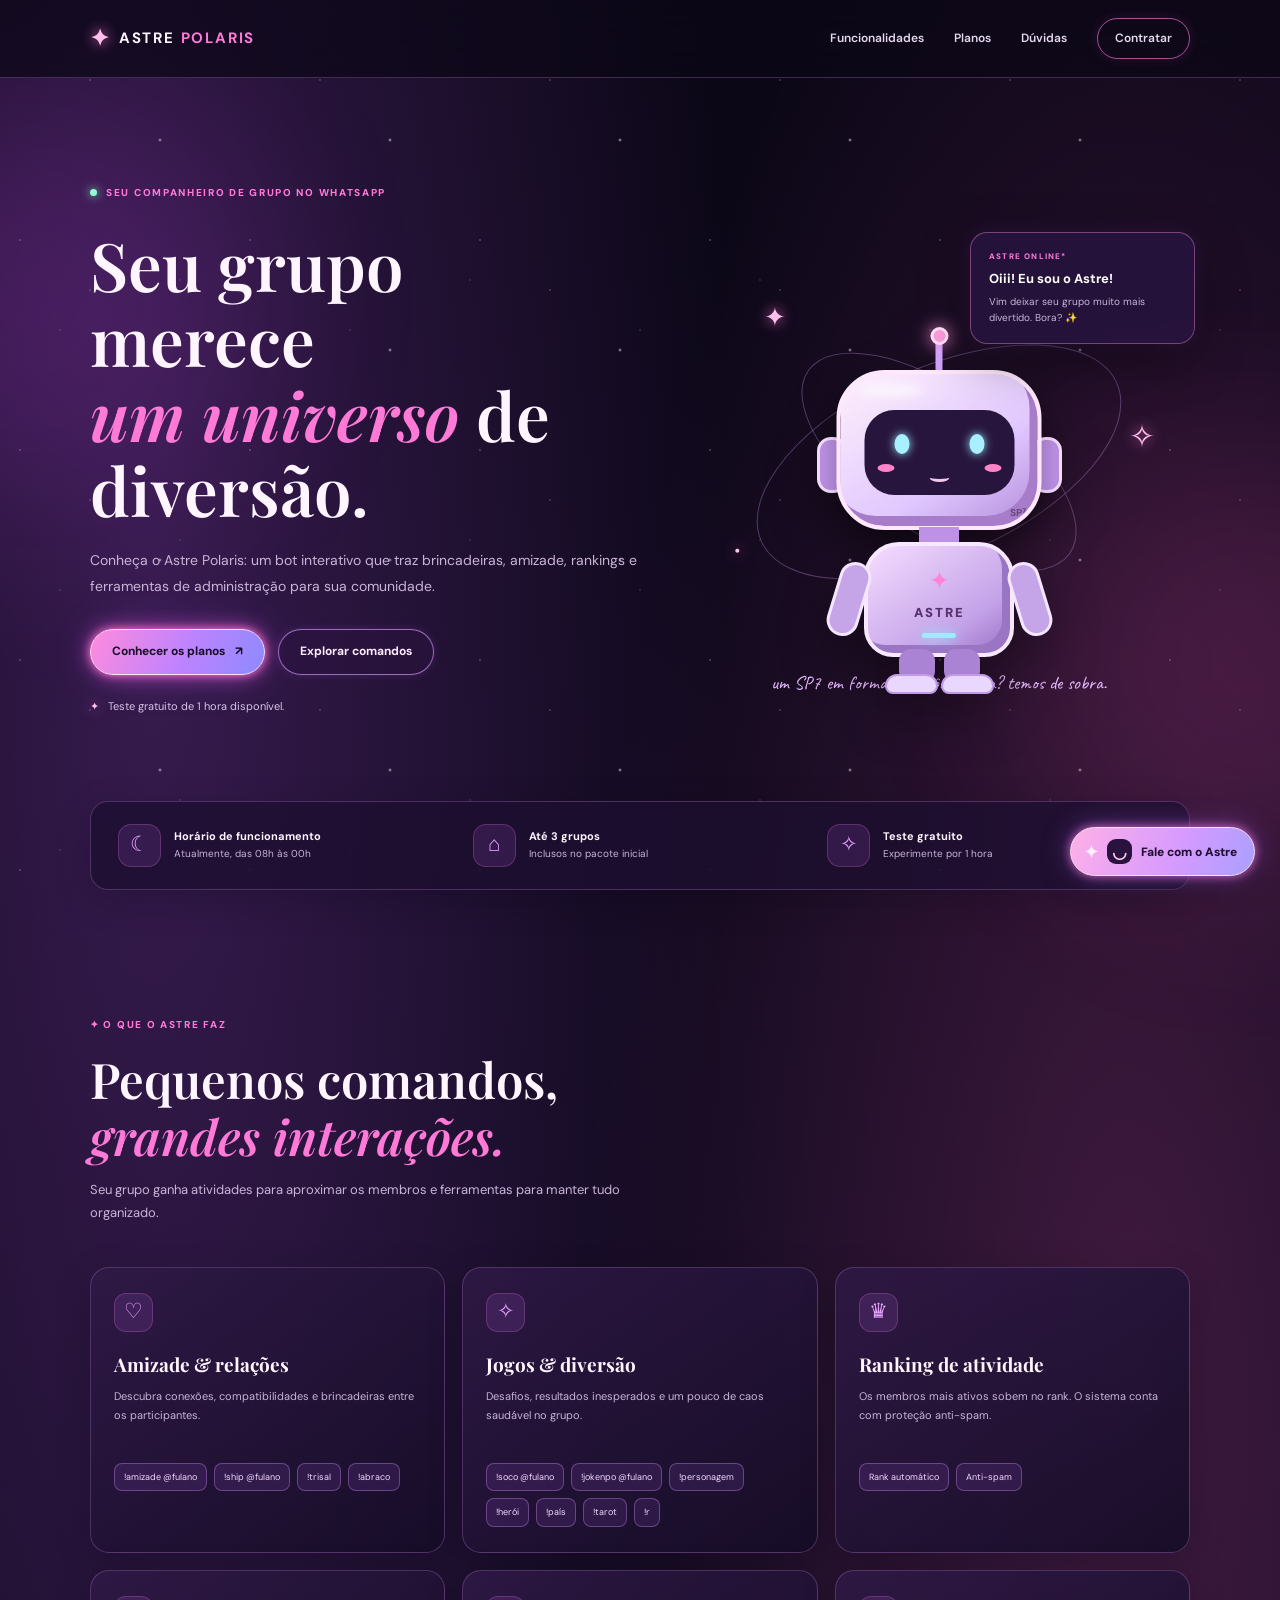
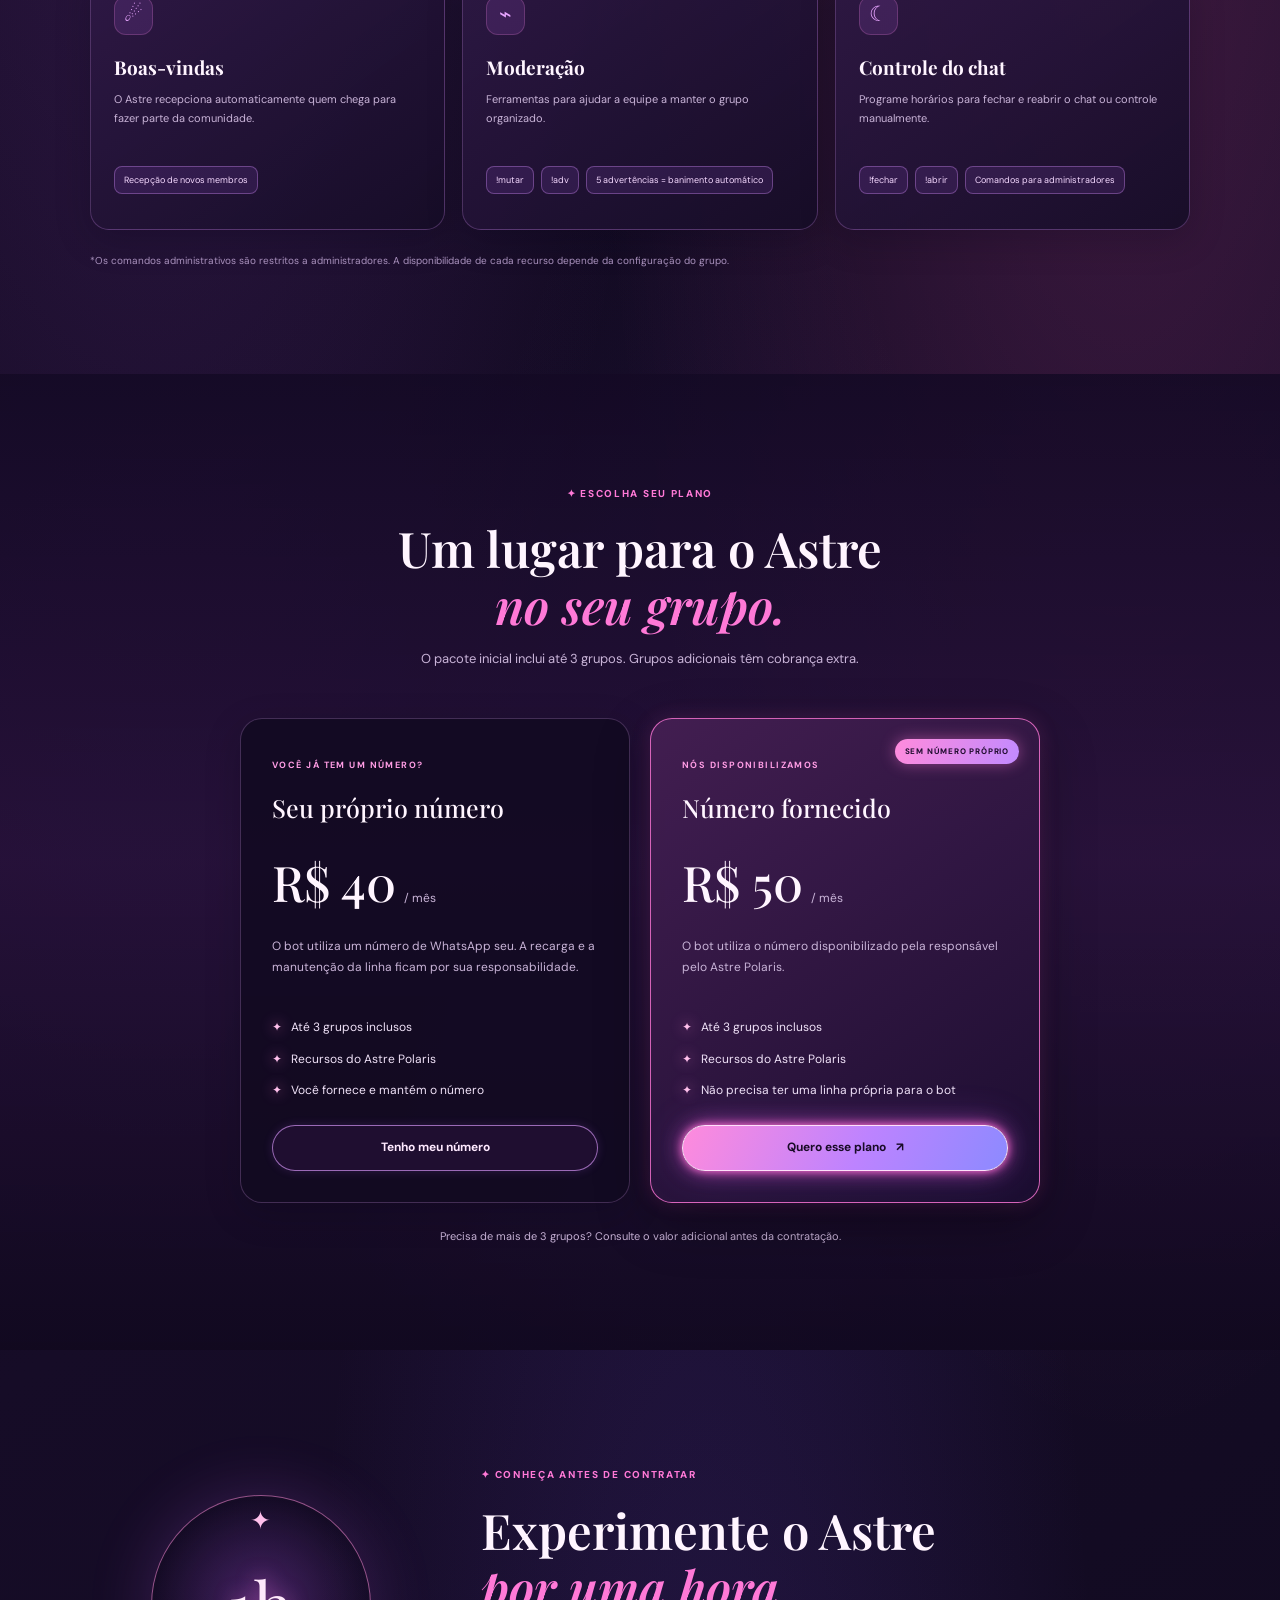
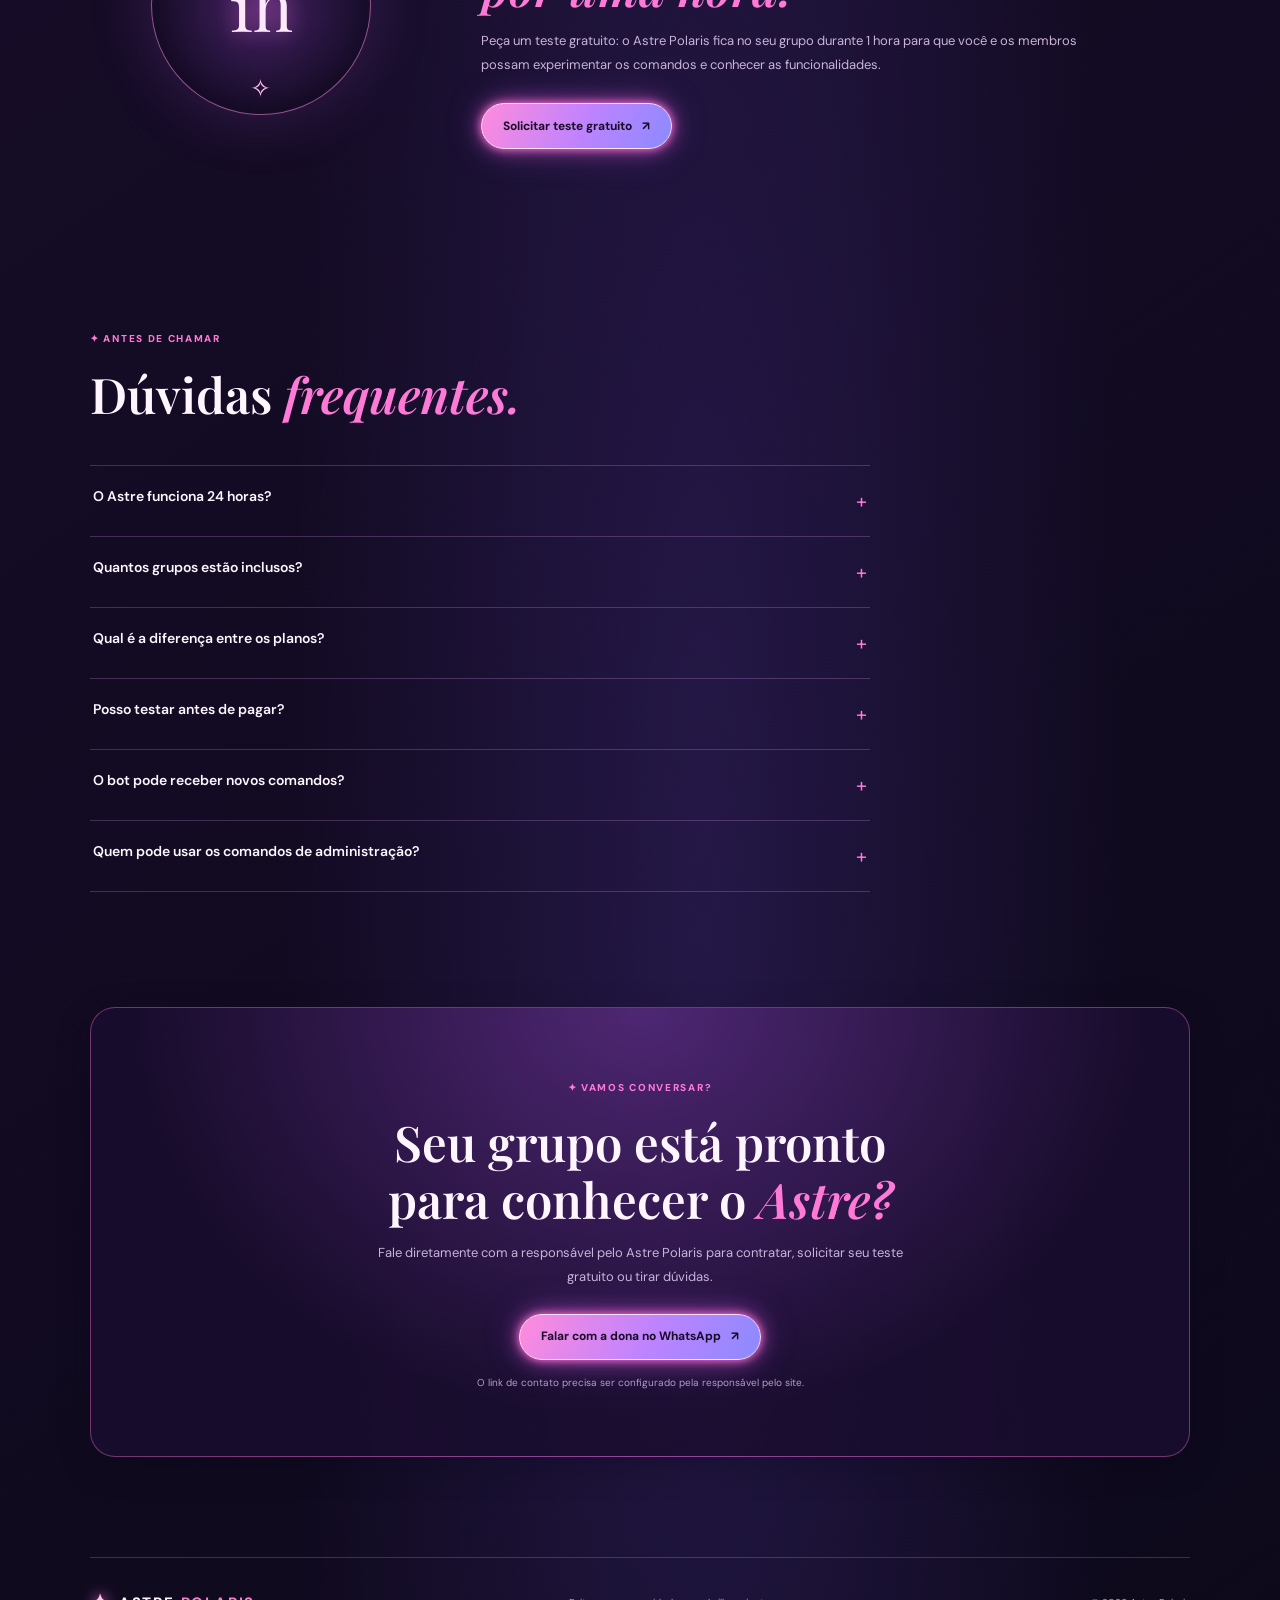
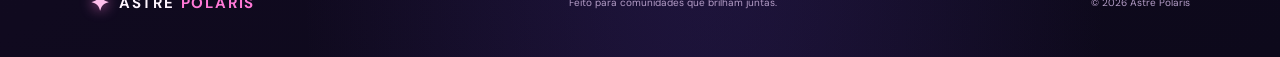
==== bot/index.html @ c8c2b034 "astre" ====
<!DOCTYPE html>
<html lang="pt-BR">
<head>
  <meta charset="UTF-8">
  <meta name="viewport" content="width=device-width, initial-scale=1.0">
  <meta name="theme-color" content="#160b29">
  <meta name="description" content="Conheça o Astre Polaris, bot interativo para grupos e comunidades do WhatsApp.">

  <title>Astre Polaris — Seu grupo, mais vivo</title>

  <link rel="preconnect" href="https://fonts.googleapis.com">
  <link rel="preconnect" href="https://fonts.gstatic.com" crossorigin>
  <link href="https://fonts.googleapis.com/css2?family=DM+Sans:wght@400;500;600;700&family=Playfair+Display:wght@500;600;700&family=Caveat:wght@600;700&display=swap" rel="stylesheet">

  <link rel="stylesheet" href="style.css">
  <script src="script.js" defer></script>
</head>

<body>
  <div class="sky-noise" aria-hidden="true"></div>
  <div class="stars stars-one" aria-hidden="true"></div>
  <div class="stars stars-two" aria-hidden="true"></div>
  <div class="nebula nebula-one" aria-hidden="true"></div>
  <div class="nebula nebula-two" aria-hidden="true"></div>
  <header class="site-header">

    <a class="brand" href="#inicio" aria-label="Astre Polaris, início">
      <span class="brand-mark">✦</span>
      <span>ASTRE <b>POLARIS</b></span>
    </a>

    <button class="menu-toggle" id="menuToggle" aria-label="Abrir menu" aria-expanded="false">
      ☰
    </button>

    <nav class="main-nav" id="mainNav">
      <a href="#recursos">Funcionalidades</a>
      <a href="#planos">Planos</a>
      <a href="#duvidas">Dúvidas</a>
      <a class="nav-cta" href="#contato">Contratar</a>
    </nav>

  </header>

  <main>
    <section class="hero section-wrap" id="inicio">

      <div class="hero-copy">

        <span class="eyebrow">
          <span class="status-dot"></span>
          SEU COMPANHEIRO DE GRUPO NO WHATSAPP
        </span>

        <h1>
          Seu grupo merece<br>
          <em>um universo</em> de diversão.
        </h1>

        <p class="hero-description">
          Conheça o Astre Polaris: um bot interativo que traz brincadeiras,
          amizade, rankings e ferramentas de administração para sua comunidade.
        </p>

        <div class="hero-actions">
          <a class="button button-primary" href="#planos">
            Conhecer os planos <span>↗</span>
          </a>

          <a class="button button-ghost" href="#recursos">
            Explorar comandos
          </a>
        </div>

        <div class="hero-note">
          <span>✦</span>
          Teste gratuito de 1 hora disponível.
        </div>

      </div>

      <!-- MASCOTE SP7 -->
      <div class="hero-mascot-area">

        <div class="orbit orbit-large"></div>
        <div class="orbit orbit-small"></div>

        <span class="floating-star star-a">✦</span>
        <span class="floating-star star-b">✧</span>
        <span class="floating-star star-c">·</span>

        <div class="speech-card">
          <span class="speech-label">ASTRE ONLINE*</span>
          <strong>Oiii! Eu sou o Astre!</strong>
          <p>Vim deixar seu grupo muito mais divertido. Bora? ✨</p>
        </div>

        <div class="sp7-robot" role="img" aria-label="Mascote robô inspirado no subtipo SP7">

          <div class="robot-antenna"><i></i></div>

          <div class="robot-ear ear-left"></div>
          <div class="robot-ear ear-right"></div>

          <div class="robot-head">

            <div class="robot-shine"></div>

            <div class="robot-face">
              <span class="robot-eye"></span>
              <span class="robot-eye"></span>

              <span class="robot-cheek cheek-left"></span>
              <span class="robot-cheek cheek-right"></span>

              <span class="robot-mouth"></span>
            </div>

            <div class="robot-head-label">SP⁷</div>

          </div>

          <div class="robot-neck"></div>

          <div class="robot-body">
            <span class="body-star">✦</span>
            <span class="body-name">ASTRE</span>
            <span class="body-light"></span>
          </div>

          <div class="robot-arm arm-left"></div>
          <div class="robot-arm arm-right"></div>

          <div class="robot-leg leg-left"></div>
          <div class="robot-leg leg-right"></div>

          <div class="robot-foot foot-left"></div>
          <div class="robot-foot foot-right"></div>

        </div>

        <div class="mascot-caption">
          um SP7 em forma de robô. energia? temos de sobra.
        </div>

      </div>

    </section>

    <!-- INFORMAÇÕES RÁPIDAS -->
    <section class="availability-strip section-wrap">

      <div>
        <span class="strip-icon">☾</span>
        <span>
          <b>Horário de funcionamento</b>
          <small>Atualmente, das 08h às 00h</small>
        </span>
      </div>

      <div>
        <span class="strip-icon">⌂</span>
        <span>
          <b>Até 3 grupos</b>
          <small>Inclusos no pacote inicial</small>
        </span>
      </div>

      <div>
        <span class="strip-icon">✧</span>
        <span>
          <b>Teste gratuito</b>
          <small>Experimente por 1 hora</small>
        </span>
      </div>

    </section>

    <!-- FUNCIONALIDADES -->
    <section class="content-section section-wrap" id="recursos">

      <div class="section-heading">

        <span class="eyebrow">✦ O QUE O ASTRE FAZ</span>

        <h2>
          Pequenos comandos,<br>
          <em>grandes interações.</em>
        </h2>

        <p>
          Seu grupo ganha atividades para aproximar os membros
          e ferramentas para manter tudo organizado.
        </p>

      </div>

      <div class="feature-grid">

        <article class="feature-card">
          <span class="feature-icon">♡</span>
          <h3>Amizade & relações</h3>
          <p>Descubra conexões, compatibilidades e brincadeiras entre os participantes.</p>

          <div class="command-list">
            <code>!amizade @fulano</code>
            <code>!ship @fulano</code>
            <code>!trisal</code>
            <code>!abraco</code>
          </div>
        </article>

        <article class="feature-card">
          <span class="feature-icon">✧</span>
          <h3>Jogos & diversão</h3>
          <p>Desafios, resultados inesperados e um pouco de caos saudável no grupo.</p>

          <div class="command-list">
            <code>!soco @fulano</code>
            <code>!jokenpo @fulano</code>
            <code>!personagem</code>
            <code>!herói</code>
            <code>!país</code>
            <code>!tarot</code>
            <code>!r</code>
          </div>
        </article>

        <article class="feature-card">
          <span class="feature-icon">♛</span>
          <h3>Ranking de atividade</h3>
          <p>Os membros mais ativos sobem no rank. O sistema conta com proteção anti-spam.</p>

          <div class="command-list">
            <span class="feature-tag">Rank automático</span>
            <span class="feature-tag">Anti-spam</span>
          </div>
        </article>

        <article class="feature-card">
          <span class="feature-icon">☄</span>
          <h3>Boas-vindas</h3>
          <p>O Astre recepciona automaticamente quem chega para fazer parte da comunidade.</p>

          <div class="command-list">
            <span class="feature-tag">Recepção de novos membros</span>
          </div>
        </article>

        <article class="feature-card">
          <span class="feature-icon">⌁</span>
          <h3>Moderação</h3>
          <p>Ferramentas para ajudar a equipe a manter o grupo organizado.</p>

          <div class="command-list">
            <code>!mutar</code>
            <code>!adv</code>
            <span class="feature-tag">5 advertências = banimento automático</span>
          </div>
        </article>

        <article class="feature-card">
          <span class="feature-icon">☾</span>
          <h3>Controle do chat</h3>
          <p>Programe horários para fechar e reabrir o chat ou controle manualmente.</p>

          <div class="command-list">
            <code>!fechar</code>
            <code>!abrir</code>
            <span class="feature-tag">Comandos para administradores</span>
          </div>
        </article>

      </div>

      <p class="section-footnote">
        *Os comandos administrativos são restritos a administradores.
        A disponibilidade de cada recurso depende da configuração do grupo.
      </p>

    </section>

    <!-- PLANOS -->
    <section class="plans-section" id="planos">

      <div class="section-wrap">

        <div class="section-heading centered">

          <span class="eyebrow">✦ ESCOLHA SEU PLANO</span>

          <h2>
            Um lugar para o Astre<br>
            <em>no seu grupo.</em>
          </h2>

          <p>
            O pacote inicial inclui até 3 grupos.
            Grupos adicionais têm cobrança extra.
          </p>

        </div>

        <div class="plans-grid">

          <article class="plan-card">

            <span class="plan-kicker">VOCÊ JÁ TEM UM NÚMERO?</span>

            <h3>Seu próprio número</h3>

            <div class="price">
              <strong>R$ 40</strong>
              <span>/ mês</span>
            </div>

            <p>
              O bot utiliza um número de WhatsApp seu.
              A recarga e a manutenção da linha ficam por sua responsabilidade.
            </p>

            <ul>
              <li>Até 3 grupos inclusos</li>
              <li>Recursos do Astre Polaris</li>
              <li>Você fornece e mantém o número</li>
            </ul>

            <a
              class="button button-outline contact-plan"
              href="#contato"
              data-plan="Plano com número próprio — R$ 40/mês"
            >
              Tenho meu número
            </a>

          </article>

          <article class="plan-card plan-featured">

            <span class="plan-badge">SEM NÚMERO PRÓPRIO</span>

            <span class="plan-kicker">NÓS DISPONIBILIZAMOS</span>

            <h3>Número fornecido</h3>

            <div class="price">
              <strong>R$ 50</strong>
              <span>/ mês</span>
            </div>

            <p>
              O bot utiliza o número disponibilizado
              pela responsável pelo Astre Polaris.
            </p>

            <ul>
              <li>Até 3 grupos inclusos</li>
              <li>Recursos do Astre Polaris</li>
              <li>Não precisa ter uma linha própria para o bot</li>
            </ul>

            <a
              class="button button-primary contact-plan"
              href="#contato"
              data-plan="Plano com número fornecido — R$ 50/mês"
            >
              Quero esse plano <span>↗</span>
            </a>

          </article>

        </div>

        <p class="plans-note">
          Precisa de mais de 3 grupos?
          Consulte o valor adicional antes da contratação.
        </p>

      </div>

    </section>

    <!-- TESTE GRATUITO -->
    <section class="trial-section section-wrap">

      <div class="trial-art">
        ✦<span>1h</span>✧
      </div>

      <div class="trial-copy">

        <span class="eyebrow">✦ CONHEÇA ANTES DE CONTRATAR</span>

        <h2>
          Experimente o Astre<br>
          <em>por uma hora.</em>
        </h2>

        <p>
          Peça um teste gratuito: o Astre Polaris fica no seu grupo
          durante 1 hora para que você e os membros possam experimentar
          os comandos e conhecer as funcionalidades.
        </p>

        <a class="button button-primary" href="#contato">
          Solicitar teste gratuito <span>↗</span>
        </a>

      </div>

    </section>

    <!-- DÚVIDAS FREQUENTES -->
    <section class="faq-section section-wrap" id="duvidas">

      <div class="section-heading">

        <span class="eyebrow">✦ ANTES DE CHAMAR</span>

        <h2>
          Dúvidas <em>frequentes.</em>
        </h2>

      </div>

      <div class="faq-list">

        <details>
          <summary>O Astre funciona 24 horas?</summary>
          <p>
            Atualmente, o horário de funcionamento é das 08h à meia-noite.
            O serviço ainda não fica disponível 24 horas por dia.
          </p>
        </details>

        <details>
          <summary>Quantos grupos estão inclusos?</summary>
          <p>
            O pacote inicial inclui até 3 grupos.
            Para adicionar mais grupos, consulte a cobrança adicional.
          </p>
        </details>

        <details>
          <summary>Qual é a diferença entre os planos?</summary>
          <p>
            No plano de R$ 40 por mês, você utiliza seu próprio número
            e fica responsável pela recarga. No plano de R$ 50 por mês,
            o bot utiliza o número disponibilizado pela responsável
            pelo Astre Polaris.
          </p>
        </details>

        <details>
          <summary>Posso testar antes de pagar?</summary>
          <p>
            Sim! Você pode solicitar um teste gratuito de 1 hora
            para conhecer o funcionamento do bot no seu grupo.
          </p>
        </details>

        <details>
          <summary>O bot pode receber novos comandos?</summary>
          <p>
            O Astre Polaris pode receber atualizações, correções,
            melhorias e novos recursos. Consulte a responsável
            sobre personalizações e novidades.
          </p>
        </details>

        <details>
          <summary>Quem pode usar os comandos de administração?</summary>
          <p>
            Os comandos de fechar e abrir o chat, além das ferramentas
            administrativas, são destinados aos administradores do grupo.
          </p>
        </details>

      </div>

    </section>

    <!-- CONTATO -->
    <section class="contact-section section-wrap" id="contato">

      <div class="contact-panel">

        <span class="eyebrow">✦ VAMOS CONVERSAR?</span>

        <h2>
          Seu grupo está pronto<br>
          para conhecer o <em>Astre?</em>
        </h2>

        <p>
          Fale diretamente com a responsável pelo Astre Polaris
          para contratar, solicitar seu teste gratuito ou tirar dúvidas.
        </p>

        <a
          class="button button-primary"
          id="ownerContact"
          href="#"
          target="_blank"
          rel="noopener"
        >
          Falar com a dona no WhatsApp <span>↗</span>
        </a>

        <small>
          O link de contato precisa ser configurado pela responsável pelo site.
        </small>

      </div>

    </section>

  </main>
  <footer class="site-footer">

    <a class="brand" href="#inicio">
      <span class="brand-mark">✦</span>
      <span>ASTRE <b>POLARIS</b></span>
    </a>

    <p>Feito para comunidades que brilham juntas.</p>

    <span>© <span id="year"></span> Astre Polaris</span>

  </footer>
  <button
    class="chat-launcher"
    id="chatLauncher"
    aria-label="Conversar com Astre"
    aria-expanded="false"
  >
    <span class="launcher-spark">✦</span>
    <span class="launcher-face">◡</span>
    <span class="launcher-text">Fale com o Astre</span>
  </button>

  <!-- JANELA DO CHAT -->
  <section
    class="chat-widget"
    id="chatWidget"
    aria-label="Conversa com Astre"
    aria-hidden="true"
  >

    <div class="chat-header">

      <div class="chat-avatar">✦</div>

      <div>
        <strong>Astre Polaris</strong>
        <small>
          <span class="status-dot"></span>
          Assistente virtual
        </small>
      </div>

      <button id="chatClose" aria-label="Fechar conversa">
        ×
      </button>

    </div>

    <div class="chat-messages" id="chatMessages" aria-live="polite">

      <div class="chat-bubble bot-message">
        Oiii! ✨ Eu sou o Astre, o robozinho SP7 do Astre Polaris!
        Quer saber sobre os comandos, os planos ou pedir um teste?
      </div>

      <div class="quick-questions">

        <button data-question="Quais são os planos e preços?">
          💰 Planos e preços
        </button>

        <button data-question="Quais comandos o bot tem?">
          🤖 Ver comandos
        </button>

        <button data-question="Como funciona o teste gratuito?">
          🧪 Teste gratuito
        </button>

        <button data-question="Qual é o horário de funcionamento?">
          🕒 Horários
        </button>

        <button data-question="Quero falar com a dona.">
          💬 Falar com a dona
        </button>

      </div>

    </div>

    <form class="chat-input-area" id="chatForm">

      <input
        id="chatInput"
        type="text"
        placeholder="Pergunte algo ao Astre..."
        autocomplete="off"
        aria-label="Digite sua pergunta"
      >

      <button type="submit" aria-label="Enviar mensagem">
        ➤
      </button>

    </form>

    <div class="chat-disclaimer">
      Astre é um assistente automático.
      Para contratar, fale com a responsável.
    </div>

  </section>

</body>
</html>
---- bot/style.css ----
/* =========================================
   ASTRE POLARIS — CSS COMPLETO
   GALÁXIA ROSA E ROXA
========================================= */

* {
  margin: 0;
  padding: 0;
  box-sizing: border-box;
}

:root {
  --bg: #10091f;
  --panel: #24143b;
  --pink: #ff79d7;
  --purple: #b58aff;
  --ice: #fff0ff;
  --white: #fff5ff;
  --muted: #c9b4d8;
  --line: rgba(230,164,255,.23);
  --display: "Playfair Display", Georgia, serif;
  --body: "DM Sans", Arial, sans-serif;
}

html {
  scroll-behavior: smooth;
  scroll-padding-top: 90px;
}

body {
  min-height: 100vh;
  overflow-x: hidden;
  isolation: isolate;
  position: relative;
  color: var(--white);
  font-family: var(--body);
  line-height: 1.6;
  background:
    radial-gradient(ellipse at 12% 12%,rgba(166,78,220,.28),transparent 36%),
    radial-gradient(ellipse at 88% 28%,rgba(255,91,190,.19),transparent 34%),
    radial-gradient(ellipse at 55% 85%,rgba(106,71,210,.22),transparent 42%),
    linear-gradient(145deg,#090613,#160c27 52%,#0d091b);
}

a {
  color: inherit;
  text-decoration: none;
}

button, input {
  font-family: var(--body);
}

button {
  cursor: pointer;
}

::selection {
  background: var(--pink);
  color: #190b27;
}

/* FUNDO */

.sky-noise,
.stars,
.nebula {
  position: fixed;
  inset: 0;
  pointer-events: none;
  z-index: -1;
}

.sky-noise {
  opacity: .08;
}

.stars {
  background-repeat: repeat;
}

.stars-one {
  opacity: .65;
  background-size: 230px 210px;
  background-image:
    radial-gradient(1px 1px at 20px 30px,#fff,transparent),
    radial-gradient(1px 1px at 90px 80px,#f4baff,transparent),
    radial-gradient(2px 2px at 160px 140px,#fff,transparent);
}

.stars-two {
  opacity: .42;
  background-size: 290px 260px;
  background-image:
    radial-gradient(1px 1px at 60px 70px,#ffd5f5,transparent),
    radial-gradient(1px 1px at 180px 20px,#dcbaff,transparent);
}

.nebula {
  inset: auto;
  width: 420px;
  height: 420px;
  border-radius: 50%;
  filter: blur(100px);
}

.nebula-one {
  top: 10%;
  left: -180px;
  background: #d34bff;
  opacity: .17;
}

.nebula-two {
  top: 50%;
  right: -180px;
  background: #ff55bd;
  opacity: .15;
}

/* ESTRELAS VOADORAS */

.flying-stars {
  position: fixed;
  inset: 0;
  overflow: hidden;
  pointer-events: none;
  z-index: 1;
}

.flying-star {
  position: absolute;
  color: #ffd7f4;
  text-shadow: 0 0 7px #ff8bdc,0 0 17px #c58aff;
  animation: star-drift linear infinite;
  opacity: 0;
}

@keyframes star-drift {
  0% {
    transform: translate3d(0,110vh,0) rotate(0) scale(.55);
    opacity: 0;
  }
  10% { opacity: .9; }
  85% { opacity: .75; }
  100% {
    transform: translate3d(70px,-15vh,0) rotate(260deg) scale(1.2);
    opacity: 0;
  }
}

/* ESTRUTURA */

.site-header,
main,
.site-footer {
  position: relative;
  z-index: 2;
}

.section-wrap {
  width: min(1100px,calc(100% - 48px));
  margin-inline: auto;
}

/* CABEÇALHO */

.site-header {
  min-height: 78px;
  padding: 0 max(24px,calc((100vw - 1100px)/2));
  display: flex;
  align-items: center;
  justify-content: space-between;
  gap: 24px;
  border-bottom: 1px solid var(--line);
  background: rgba(12,7,23,.72);
  backdrop-filter: blur(18px);
}

.brand {
  display: inline-flex;
  align-items: center;
  gap: 8px;
  color: var(--white);
  font-size: 15px;
  font-weight: 700;
  letter-spacing: .12em;
  white-space: nowrap;
}

.brand b,
.eyebrow,
h1 em,
h2 em,
.speech-label {
  color: var(--pink);
}

.brand-mark {
  color: #ffc0ec;
  font-size: 23px;
  text-shadow: 0 0 14px var(--pink);
}

.main-nav {
  display: flex;
  align-items: center;
  gap: 30px;
}

.main-nav a {
  color: #e7d8f2;
  font-size: 12px;
  font-weight: 600;
  transition: .2s;
}

.main-nav a:hover {
  color: #ffd5f5;
  text-shadow: 0 0 12px var(--pink);
}

.main-nav .nav-cta {
  padding: 10px 17px;
  border: 1px solid rgba(255,119,215,.65);
  border-radius: 30px;
  box-shadow: 0 0 13px rgba(255,89,201,.12);
}

.menu-toggle {
  display: none;
  width: 40px;
  height: 40px;
  border: 1px solid var(--line);
  border-radius: 11px;
  background: var(--panel);
  color: white;
  font-size: 20px;
}

/* BOTÕES */

.button {
  min-height: 46px;
  display: inline-flex;
  align-items: center;
  justify-content: center;
  gap: 10px;
  padding: 12px 21px;
  border: 1px solid transparent;
  border-radius: 30px;
  font-size: 12px;
  font-weight: 700;
  position: relative;
  transition: .22s;
}

.button:hover {
  transform: translateY(-3px);
}

.button-primary {
  background: linear-gradient(115deg,#ff8bdc,#bd83ff 55%,#8c8aff);
  color: #190b27;
  border-color: #ffe0fa;
  box-shadow: 0 0 8px #ff72d7,0 0 20px rgba(255,85,205,.58),0 0 38px rgba(165,103,255,.3);
}

.button-primary:hover {
  box-shadow: 0 0 12px #ff8bdc,0 0 30px rgba(255,85,205,.8),0 0 52px rgba(165,103,255,.5);
}

.button-ghost,
.button-outline {
  border-color: rgba(223,157,255,.65);
  color: #ffeaff;
  background: rgba(42,19,62,.55);
  box-shadow: 0 0 10px rgba(177,101,255,.17);
}

.button-ghost:hover,
.button-outline:hover {
  border-color: #ff9de5;
  box-shadow: 0 0 9px #ff77d7,0 0 24px rgba(174,104,255,.55);
}

/* HERO */

.hero {
  min-height: 650px;
  padding-top: 100px;
  padding-bottom: 85px;
  display: grid;
  grid-template-columns: 1.05fr .95fr;
  align-items: center;
  gap: 45px;
}

.hero-copy {
  position: relative;
  z-index: 2;
}

.eyebrow {
  display: inline-flex;
  align-items: center;
  gap: 9px;
  font-size: 10px;
  font-weight: 800;
  letter-spacing: .17em;
}

.status-dot {
  width: 7px;
  height: 7px;
  display: inline-block;
  border-radius: 50%;
  background: #8fffd1;
  box-shadow: 0 0 10px #8fffd1;
}

.hero h1 {
  max-width: 650px;
  margin: 23px 0 20px;
  color: var(--white);
  font-family: var(--display);
  font-size: clamp(43px,5.3vw,67px);
  font-weight: 600;
  line-height: 1.12;
}

h1 em,
h2 em {
  font-weight: 600;
}

.hero-description {
  max-width: 560px;
  color: var(--muted);
  font-size: 14px;
  line-height: 1.9;
}

.hero-actions {
  display: flex;
  align-items: center;
  flex-wrap: wrap;
  gap: 13px;
  margin-top: 29px;
}

.hero-note {
  display: flex;
  align-items: center;
  gap: 9px;
  margin-top: 23px;
  color: #d9c6e8;
  font-size: 11px;
}

.hero-note span,
.floating-star,
.plan-card li::before {
  color: #ffc0ec;
  text-shadow: 0 0 14px var(--pink);
}

/* MASCOTE */

.hero-mascot-area {
  height: 500px;
  position: relative;
  display: flex;
  align-items: flex-end;
  justify-content: center;
  isolation: isolate;
}

.orbit {
  position: absolute;
  left: 50%;
  top: 53%;
  border: 1px solid rgba(222,167,255,.32);
  border-radius: 50%;
  transform: translate(-50%,-50%) rotate(-24deg);
}

.orbit-large {
  width: 390px;
  height: 190px;
}

.orbit-small {
  width: 320px;
  height: 145px;
  transform: translate(-50%,-50%) rotate(35deg);
}

.floating-star {
  position: absolute;
  z-index: 3;
  animation: twinkle 2.8s ease-in-out infinite;
}

.star-a { top: 20%; left: 15%; font-size: 26px; }
.star-b { top: 43%; right: 7%; font-size: 31px; animation-delay: .8s; }
.star-c { top: 65%; left: 9%; font-size: 35px; animation-delay: 1.4s; }

@keyframes twinkle {
  0%,100% { opacity: .45; transform: scale(.8); }
  50% { opacity: 1; transform: scale(1.15) rotate(18deg); }
}

.speech-card {
  position: absolute;
  z-index: 5;
  top: 35px;
  right: -5px;
  width: 225px;
  padding: 17px 18px;
  border: 1px solid rgba(255,151,224,.38);
  border-radius: 17px;
  background: rgba(39,20,60,.94);
  box-shadow: 0 15px 50px #0006,0 0 22px rgba(177,93,255,.12);
}

.speech-label {
  display: block;
  margin-bottom: 6px;
  font-size: 8px;
  font-weight: 800;
  letter-spacing: .15em;
}

.speech-card strong {
  display: block;
  color: white;
  font-size: 13px;
}

.speech-card p {
  margin-top: 5px;
  color: var(--muted);
  font-size: 10px;
}

/* ROBÔ SP7 */

.sp7-robot {
  width: 245px;
  height: 360px;
  position: relative;
  z-index: 4;
  filter: drop-shadow(0 22px 25px #0005);
  animation: robot-float 4.5s ease-in-out infinite;
}

@keyframes robot-float {
  0%,100% { transform: translateY(0); }
  50% { transform: translateY(-13px); }
}

.robot-antenna {
  position: absolute;
  top: 0;
  left: 50%;
  width: 7px;
  height: 39px;
  border-radius: 8px;
  background: #d4a6ff;
  transform: translateX(-50%);
}

.robot-antenna i {
  position: absolute;
  top: -10px;
  left: 50%;
  width: 18px;
  height: 18px;
  border: 3px solid #ffe2f6;
  border-radius: 50%;
  background: #ff9cde;
  box-shadow: 0 0 18px #ff8bdc;
  transform: translateX(-50%);
}

.robot-ear {
  position: absolute;
  top: 100px;
  width: 30px;
  height: 56px;
  border: 3px solid #f5dfff;
  border-radius: 14px;
  background: #bd91e5;
}

.ear-left { left: 0; }
.ear-right { right: 0; }

.robot-head {
  position: absolute;
  top: 33px;
  left: 50%;
  width: 205px;
  height: 160px;
  overflow: hidden;
  border: 4px solid #ffe8fb;
  border-radius: 48px;
  background: linear-gradient(145deg,#fff0fb,#e0c7ff 62%,#b18ad9);
  box-shadow: inset -8px -10px 0 #a77cc9,0 12px 25px #0004;
  transform: translateX(-50%);
}

.robot-shine {
  position: absolute;
  top: 10px;
  left: 19px;
  width: 65px;
  height: 13px;
  border-radius: 50%;
  background: #ffffff99;
  filter: blur(5px);
}

.robot-face {
  position: absolute;
  top: 36px;
  left: 50%;
  width: 150px;
  height: 85px;
  border-radius: 30px;
  background: #28153d;
  transform: translateX(-50%);
}

.robot-eye {
  position: absolute;
  top: 24px;
  left: 30px;
  width: 15px;
  height: 20px;
  border-radius: 50%;
  background: #a8f0ff;
  box-shadow: 0 0 10px #91e8ff;
}

.robot-eye:nth-child(2) {
  left: auto;
  right: 30px;
}

.robot-cheek {
  position: absolute;
  top: 54px;
  width: 17px;
  height: 8px;
  border-radius: 50%;
  background: #ff83c9;
}

.cheek-left { left: 13px; }
.cheek-right { right: 13px; }

.robot-mouth {
  position: absolute;
  left: 50%;
  bottom: 13px;
  width: 20px;
  height: 9px;
  border-bottom: 3px solid #f5c4eb;
  border-radius: 0 0 50% 50%;
  transform: translateX(-50%);
}

.robot-head-label {
  position: absolute;
  right: 12px;
  bottom: 5px;
  color: #68467e;
  font-size: 10px;
  font-weight: 800;
}

.robot-neck {
  position: absolute;
  top: 190px;
  left: 50%;
  width: 40px;
  height: 23px;
  background: #bd91e5;
  transform: translateX(-50%);
}

.robot-body {
  position: absolute;
  top: 205px;
  left: 50%;
  width: 150px;
  height: 115px;
  display: flex;
  flex-direction: column;
  align-items: center;
  justify-content: center;
  gap: 2px;
  border: 4px solid #f7e8ff;
  border-radius: 35px 35px 29px 29px;
  background: linear-gradient(145deg,#f5ddff,#c4a2e8 70%,#9870c6);
  box-shadow: inset -8px -8px 0 #9a75c4;
  transform: translateX(-50%);
}

.body-star { color: #ff83d6; font-size: 25px; }
.body-name { color: #56336e; font-size: 13px; font-weight: 900; letter-spacing: .16em; }
.body-light { width: 34px; height: 5px; margin-top: 7px; border-radius: 9px; background: #9cecff; box-shadow: 0 0 12px #91e8ff; }

.robot-arm {
  position: absolute;
  top: 224px;
  width: 32px;
  height: 76px;
  border: 3px solid #f5e6ff;
  border-radius: 18px;
  background: #c6a4e8;
}

.arm-left { left: 16px; transform: rotate(17deg); }
.arm-right { right: 16px; transform: rotate(-17deg); }

.robot-leg {
  position: absolute;
  top: 312px;
  width: 36px;
  height: 34px;
  border-radius: 12px;
  background: #aa83d5;
}

.leg-left { left: 82px; }
.leg-right { right: 82px; }

.robot-foot {
  position: absolute;
  top: 337px;
  width: 53px;
  height: 20px;
  border: 2px solid #c09ae6;
  border-radius: 15px 15px 10px 10px;
  background: #ead7ff;
}

.foot-left { left: 68px; }
.foot-right { right: 68px; }

.mascot-caption {
  position: absolute;
  bottom: -2px;
  left: 0;
  right: 0;
  color: #e6baff;
  text-align: center;
  font-family: "Caveat",cursive;
  font-size: 19px;
}

/* INFORMAÇÕES */

.availability-strip {
  display: grid;
  grid-template-columns: repeat(3,1fr);
  gap: 20px;
  padding: 22px 27px;
  border: 1px solid var(--line);
  border-radius: 18px;
  background: rgba(29,15,48,.78);
  box-shadow: 0 10px 36px #05001233;
}

.availability-strip > div {
  display: flex;
  align-items: center;
  gap: 13px;
}

.strip-icon {
  width: 43px;
  height: 43px;
  flex: 0 0 auto;
  display: grid;
  place-items: center;
  border: 1px solid rgba(255,137,221,.22);
  border-radius: 13px;
  background: rgba(202,111,255,.13);
  color: #e7a5ff;
  font-size: 21px;
}

.availability-strip b,
.availability-strip small {
  display: block;
}

.availability-strip b { font-size: 11px; }
.availability-strip small { color: var(--muted); font-size: 10px; }

/* FUNCIONALIDADES */

.content-section {
  padding-top: 120px;
  padding-bottom: 105px;
}

.section-heading {
  max-width: 650px;
  margin-bottom: 42px;
}

.section-heading h2,
.trial-copy h2,
.contact-panel h2 {
  margin: 16px 0 13px;
  color: var(--white);
  font-family: var(--display);
  font-size: clamp(34px,4vw,49px);
  font-weight: 600;
  line-height: 1.16;
}

.section-heading > p {
  max-width: 550px;
  color: var(--muted);
  font-size: 13px;
  line-height: 1.8;
}

.centered {
  margin-inline: auto;
  text-align: center;
}

.centered > p { margin-inline: auto; }

.feature-grid {
  display: grid;
  grid-template-columns: repeat(3,minmax(0,1fr));
  gap: 17px;
}

.feature-card {
  min-height: 260px;
  padding: 25px 23px;
  border: 1px solid rgba(224,151,255,.25);
  border-radius: 19px;
  background: linear-gradient(145deg,rgba(47,25,70,.86),rgba(22,13,39,.9));
  box-shadow: 0 10px 36px rgba(5,0,18,.2);
  transition: .22s;
}

.feature-card:hover {
  transform: translateY(-5px);
  border-color: rgba(255,119,215,.7);
  box-shadow: 0 12px 35px rgba(183,75,218,.16);
}

.feature-icon {
  width: 39px;
  height: 39px;
  display: grid;
  place-items: center;
  margin-bottom: 17px;
  border: 1px solid rgba(255,137,221,.22);
  border-radius: 12px;
  background: rgba(202,111,255,.13);
  color: #e7a5ff;
  font-size: 21px;
}

.feature-card h3 {
  margin-bottom: 8px;
  color: var(--white);
  font-family: var(--display);
  font-size: 19px;
}

.feature-card p {
  min-height: 59px;
  margin-bottom: 17px;
  color: var(--muted);
  font-size: 11px;
  line-height: 1.75;
}

.command-list {
  display: flex;
  flex-wrap: wrap;
  gap: 7px;
}

.command-list code,
.feature-tag {
  display: inline-flex;
  padding: 6px 9px;
  border: 1px solid rgba(219,147,255,.35);
  border-radius: 8px;
  background: rgba(183,100,255,.12);
  color: #f5d9ff;
  font-family: var(--body);
  font-size: 9px;
}

.section-footnote {
  margin-top: 22px;
  color: #a991bd;
  font-size: 10px;
  line-height: 1.7;
}

/* PLANOS */

.plans-section {
  padding: 105px 0;
  background: linear-gradient(180deg,rgba(20,10,37,.86),rgba(42,19,62,.78),rgba(17,9,31,.9));
}

.plans-grid {
  max-width: 800px;
  margin: 48px auto 0;
  display: grid;
  grid-template-columns: repeat(2,minmax(0,1fr));
  gap: 20px;
}

.plan-card {
  position: relative;
  padding: 31px;
  border: 1px solid var(--line);
  border-radius: 22px;
  background: rgba(19,11,34,.88);
  box-shadow: 0 10px 36px rgba(5,0,18,.2);
}

.plan-featured {
  border-color: rgba(255,119,215,.8);
  background: linear-gradient(145deg,rgba(68,31,83,.96),rgba(28,14,49,.96));
  box-shadow: 0 0 20px rgba(255,95,204,.15),0 18px 55px #0005;
}

.plan-kicker {
  color: #ff9de5;
  font-size: 9px;
  letter-spacing: .16em;
  font-weight: 700;
}

.plan-card h3 {
  color: var(--white);
  font-family: var(--display);
  font-size: 25px;
  font-weight: 500;
  margin: 12px 0 8px;
}

.price {
  display: flex;
  align-items: baseline;
  gap: 8px;
  margin: 15px 0;
}

.price strong {
  color: var(--white);
  font-family: var(--display);
  font-size: 49px;
  font-weight: 500;
}

.price span {
  color: var(--muted);
  font-size: 12px;
}

.plan-card > p {
  min-height: 60px;
  color: var(--muted);
  font-size: 12px;
  line-height: 1.7;
}

.plan-card ul {
  display: grid;
  gap: 12px;
  margin: 22px 0 25px;
  list-style: none;
}

.plan-card li {
  color: #f0e2f8;
  font-size: 12px;
}

.plan-card li::before {
  content: "✦";
  margin-right: 9px;
  color: #ffc0ec;
}

.plan-card .button { width: 100%; }

.plan-badge {
  position: absolute;
  right: 20px;
  top: 20px;
  padding: 6px 10px;
  border-radius: 20px;
  background: linear-gradient(110deg,#ff8bdc,#c18aff);
  color: #210d30;
  box-shadow: 0 0 15px rgba(255,119,215,.45);
  font-size: 8px;
  letter-spacing: .1em;
  font-weight: 800;
}

.plans-note {
  margin-top: 25px;
  color: var(--muted);
  text-align: center;
  font-size: 11px;
}

/* TESTE GRATUITO */

.trial-section {
  padding-top: 110px;
  padding-bottom: 110px;
  display: grid;
  grid-template-columns: .65fr 1.35fr;
  align-items: center;
  gap: 50px;
}

.trial-art {
  width: 220px;
  height: 220px;
  margin: auto;
  display: grid;
  place-items: center;
  border: 1px solid rgba(255,142,220,.55);
  border-radius: 50%;
  background: radial-gradient(circle,rgba(188,91,255,.3),transparent 70%);
  color: #ffc0ec;
  box-shadow: 0 0 65px rgba(202,93,255,.2);
  font-size: 25px;
}

.trial-art span {
  margin: 0 10px;
  color: #ffe8fb;
  font-family: var(--display);
  font-size: 68px;
  text-shadow: 0 0 20px rgba(255,119,215,.55);
}

.trial-copy > p {
  max-width: 610px;
  margin-bottom: 25px;
  color: var(--muted);
  font-size: 13px;
  line-height: 1.9;
}

/* FAQ */

.faq-section {
  padding-top: 65px;
  padding-bottom: 115px;
}

.faq-list {
  max-width: 780px;
  border-top: 1px solid var(--line);
}

.faq-list details {
  padding: 19px 3px;
  border-bottom: 1px solid var(--line);
}

.faq-list summary {
  display: flex;
  justify-content: space-between;
  gap: 20px;
  cursor: pointer;
  list-style: none;
  color: var(--white);
  font-size: 14px;
  font-weight: 600;
}

.faq-list summary::-webkit-details-marker { display: none; }

.faq-list summary::after {
  content: "+";
  color: var(--pink);
  font-size: 20px;
  font-weight: 400;
}

.faq-list details[open] summary::after { content: "−"; }

.faq-list details p {
  max-width: 680px;
  padding-top: 13px;
  color: var(--muted);
  font-size: 12px;
  line-height: 1.8;
}

/* CONTATO */

.contact-section {
  padding-bottom: 100px;
}

.contact-panel {
  padding: 65px 25px;
  border: 1px solid rgba(255,119,215,.4);
  border-radius: 25px;
  background: radial-gradient(ellipse at 50% 0,rgba(188,91,255,.32),transparent 65%),rgba(27,13,47,.85);
  box-shadow: 0 10px 36px rgba(5,0,18,.2);
  text-align: center;
}

.contact-panel > p {
  max-width: 570px;
  margin: 0 auto 25px;
  color: var(--muted);
  font-size: 13px;
  line-height: 1.85;
}

.contact-panel small {
  display: block;
  margin-top: 15px;
  color: #b69cc9;
  font-size: 10px;
}

/* RODAPÉ */

.site-footer {
  width: min(1100px,calc(100% - 48px));
  margin: auto;
  padding: 27px 0 35px;
  display: flex;
  align-items: center;
  justify-content: space-between;
  gap: 15px;
  border-top: 1px solid var(--line);
  color: #b49dc7;
  font-size: 10px;
}

.site-footer .brand { color: var(--white); }

/* CHAT */

.chat-launcher {
  position: fixed;
  right: 25px;
  bottom: 24px;
  z-index: 30;
  display: flex;
  align-items: center;
  gap: 9px;
  padding: 11px 17px 11px 13px;
  border: 1px solid #ffe0fa;
  border-radius: 40px;
  background: linear-gradient(115deg,#ffb0e7,#d49aff 60%,#a8a0ff);
  color: #210d30;
  box-shadow: 0 0 10px rgba(255,119,215,.75),0 0 26px rgba(169,105,255,.5),0 8px 30px #0007;
  cursor: pointer;
  font-size: 12px;
  font-weight: 800;
  transition: .2s;
}

.chat-launcher:hover {
  transform: translateY(-3px);
  box-shadow: 0 0 15px #ff8bdc,0 0 36px rgba(169,105,255,.8);
}

.launcher-spark { color: #fff0fb; font-size: 17px; }

.launcher-face {
  width: 25px;
  height: 25px;
  display: grid;
  place-items: center;
  border-radius: 9px;
  background: #29123e;
  color: #ffc4ef;
  font-size: 17px;
}

.chat-widget {
  position: fixed;
  right: 25px;
  bottom: 88px;
  z-index: 31;
  width: min(360px,calc(100vw - 30px));
  height: 480px;
  max-height: calc(100vh - 120px);
  display: none;
  flex-direction: column;
  overflow: hidden;
  border: 1px solid rgba(255,119,215,.55);
  border-radius: 19px;
  background: #170d29;
  box-shadow: 0 0 25px rgba(184,91,255,.22),0 20px 70px #0009;
}

.chat-widget.open {
  display: flex;
  animation: chat-in .2s ease-out;
}

@keyframes chat-in {
  from { opacity: 0; transform: translateY(10px); }
  to { opacity: 1; transform: translateY(0); }
}

.chat-header {
  display: flex;
  align-items: center;
  gap: 11px;
  padding: 15px;
  border-bottom: 1px solid var(--line);
  background: #29143d;
}

.chat-avatar {
  width: 36px;
  height: 36px;
  display: grid;
  place-items: center;
  border-radius: 12px;
  background: linear-gradient(135deg,#ffd0f1,#c5a1ff);
  color: #321347;
  font-size: 20px;
}

.chat-header strong,
.chat-header small { display: block; }

.chat-header strong { font-size: 13px; }
.chat-header small { margin-top: 4px; color: var(--muted); font-size: 10px; }
.chat-header small .status-dot { width: 6px; height: 6px; margin-right: 4px; }

.chat-header button {
  margin-left: auto;
  border: 0;
  background: none;
  color: #f5e6ff;
  font-size: 25px;
}

.chat-messages {
  flex: 1;
  display: flex;
  flex-direction: column;
  align-items: flex-start;
  gap: 12px;
  overflow: auto;
  padding: 15px;
}

.chat-bubble {
  max-width: 91%;
  padding: 12px 13px;
  border-radius: 5px 15px 15px 15px;
  font-size: 12px;
  line-height: 1.65;
}

.bot-message { background: #302044; color: #fff0ff; }

.user-message {
  align-self: flex-end;
  border-radius: 15px 5px 15px 15px;
  background: #e8b4f5;
  color: #281035;
}

.quick-questions {
  display: flex;
  flex-wrap: wrap;
  gap: 7px;
}

.quick-questions button {
  padding: 8px 10px;
  border: 1px solid rgba(255,119,215,.5);
  border-radius: 20px;
  background: #29163c;
  color: #ffeaff;
  font-size: 10px;
}

.quick-questions button:hover {
  background: #45235c;
  border-color: #ff9de5;
  box-shadow: 0 0 12px rgba(255,119,215,.25);
}

.chat-input-area {
  display: flex;
  gap: 8px;
  padding: 10px;
  border-top: 1px solid var(--line);
}

.chat-input-area input {
  min-width: 0;
  flex: 1;
  padding: 11px 13px;
  outline: none;
  border: 1px solid rgba(224,151,255,.3);
  border-radius: 22px;
  background: #10091e;
  color: white;
  font-size: 11px;
}

.chat-input-area input:focus {
  border-color: #ff91df;
  box-shadow: 0 0 10px rgba(255,119,215,.18);
}

.chat-input-area button {
  width: 38px;
  height: 38px;
  flex: 0 0 auto;
  border: 0;
  border-radius: 50%;
  background: linear-gradient(135deg,#ff9de5,#c29aff);
  color: #210d30;
  font-size: 16px;
}

.chat-disclaimer {
  padding: 0 10px 10px;
  color: #b49ac8;
  text-align: center;
  font-size: 9px;
}

/* TABLET */

@media (max-width: 800px) {
  .hero {
    min-height: auto;
    grid-template-columns: 1fr;
    padding-top: 75px;
    gap: 5px;
  }

  .hero-copy { text-align: center; }
  .hero-description { margin-inline: auto; }
  .hero-actions { justify-content: center; }
  .hero-note { justify-content: center; }

  .hero-mascot-area {
    height: 450px;
    max-width: 520px;
    width: 100%;
    margin-inline: auto;
  }

  .availability-strip {
    grid-template-columns: 1fr;
    gap: 16px;
  }

  .feature-grid { grid-template-columns: repeat(2,minmax(0,1fr)); }

  .trial-section {
    grid-template-columns: 1fr;
    text-align: center;
  }

  .trial-copy > p { margin-inline: auto; }
  .trial-art { width: 180px; height: 180px; }

  .site-footer {
    flex-wrap: wrap;
    justify-content: center;
    text-align: center;
  }
}

/* CELULAR */

@media (max-width: 560px) {
  .site-header {
    min-height: 68px;
    padding: 0 20px;
  }

  .menu-toggle { display: block; }

  .main-nav {
    position: absolute;
    top: 68px;
    left: 0;
    right: 0;
    display: none;
    flex-direction: column;
    align-items: stretch;
    gap: 18px;
    padding: 18px 22px 22px;
    border-bottom: 1px solid var(--line);
    background: rgba(15,8,27,.98);
  }

  .main-nav.open { display: flex; }
  .main-nav .nav-cta { text-align: center; }

  .section-wrap { width: calc(100% - 36px); }

  .hero { padding-top: 65px; }
  .hero h1 { font-size: clamp(39px,11vw,48px); }
  .hero-description { font-size: 13px; }

  .hero-mascot-area {
    height: 420px;
    width: calc(100% + 20px);
    margin-inline: -10px;
    transform: scale(.92);
  }

  .speech-card {
    top: 30px;
    right: -1px;
    width: 185px;
  }

  .availability-strip { padding: 20px; }

  .content-section {
    padding-top: 85px;
    padding-bottom: 80px;
  }

  .feature-grid { grid-template-columns: 1fr; }
  .feature-card { min-height: auto; }
  .feature-card p { min-height: 0; }

  .plans-section { padding: 80px 0; }
  .plans-grid { grid-template-columns: 1fr; margin-top: 35px; }
  .plan-card { padding: 26px; }
  .plan-card > p { min-height: 0; }

  .plan-badge {
    position: static;
    display: inline-block;
    margin-bottom: 12px;
  }

  .trial-section {
    padding-top: 80px;
    padding-bottom: 80px;
    gap: 35px;
  }

  .faq-section { padding-bottom: 80px; }
  .contact-panel { padding: 48px 19px; }
  .contact-panel h2 { font-size: 37px; }

  .site-footer {
    width: calc(100% - 36px);
    flex-direction: column;
  }

  .chat-launcher { right: 14px; bottom: 14px; }

  .chat-widget {
    right: 10px;
    bottom: 75px;
    width: calc(100vw - 20px);
  }
}

/* ACESSIBILIDADE */

@media (prefers-reduced-motion: reduce) {
  *,
  *::before,
  *::after {
    scroll-behavior: auto !important;
    animation-duration: .01ms !important;
    animation-iteration-count: 1 !important;
    transition-duration: .01ms !important;
  }
}
.astre-contact-link {
  display: inline-flex;
  align-items: center;
  justify-content: center;
  margin-top: 12px;
  padding: 11px 15px;
  border: 1px solid #ffb0e7;
  border-radius: 20px;
  background: linear-gradient(110deg, #ff8bdc, #bd83ff);
  color: #210d30;
  font-size: 11px;
  font-weight: 800;
  text-decoration: none;
  box-shadow: 0 0 12px #ff77d7;
}

.astre-contact-link:hover {
  box-shadow: 0 0 22px #ff77d7, 0 0 35px #a875ff;
  transform: translateY(-2px);
}
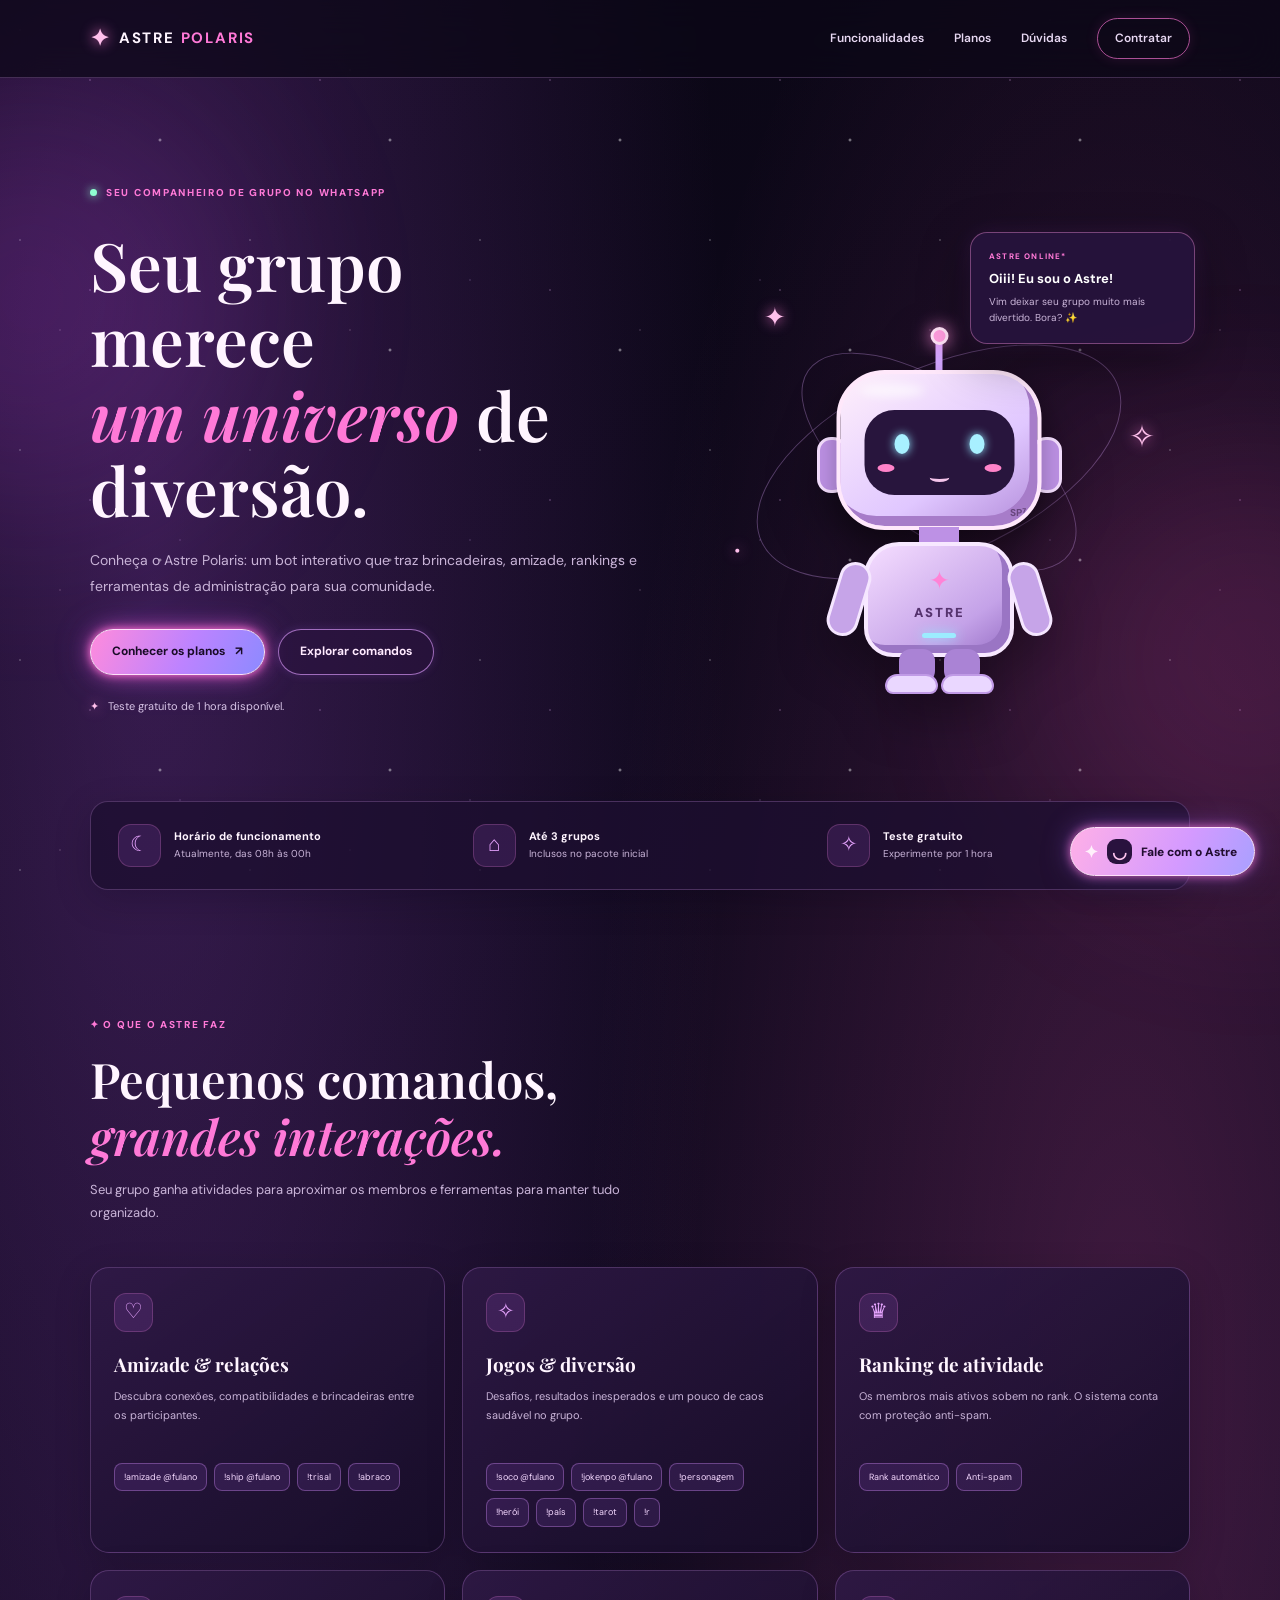
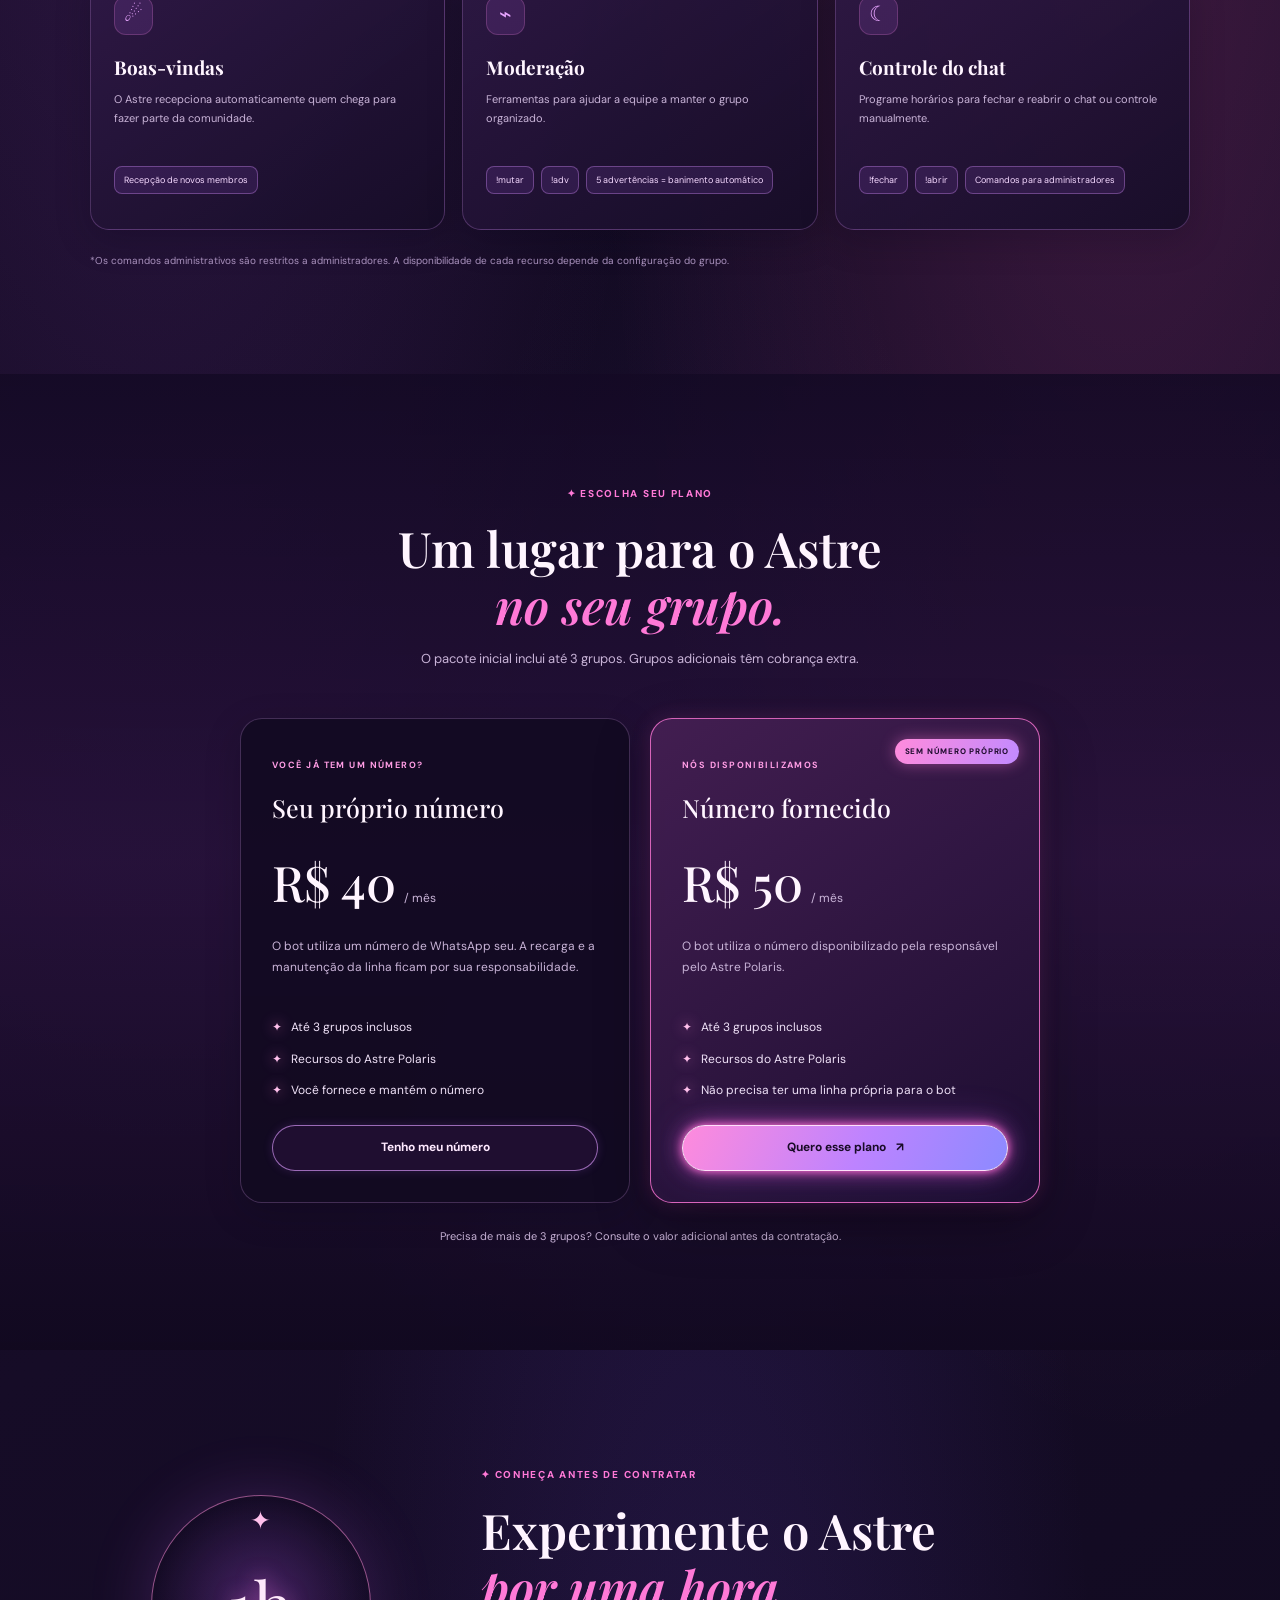
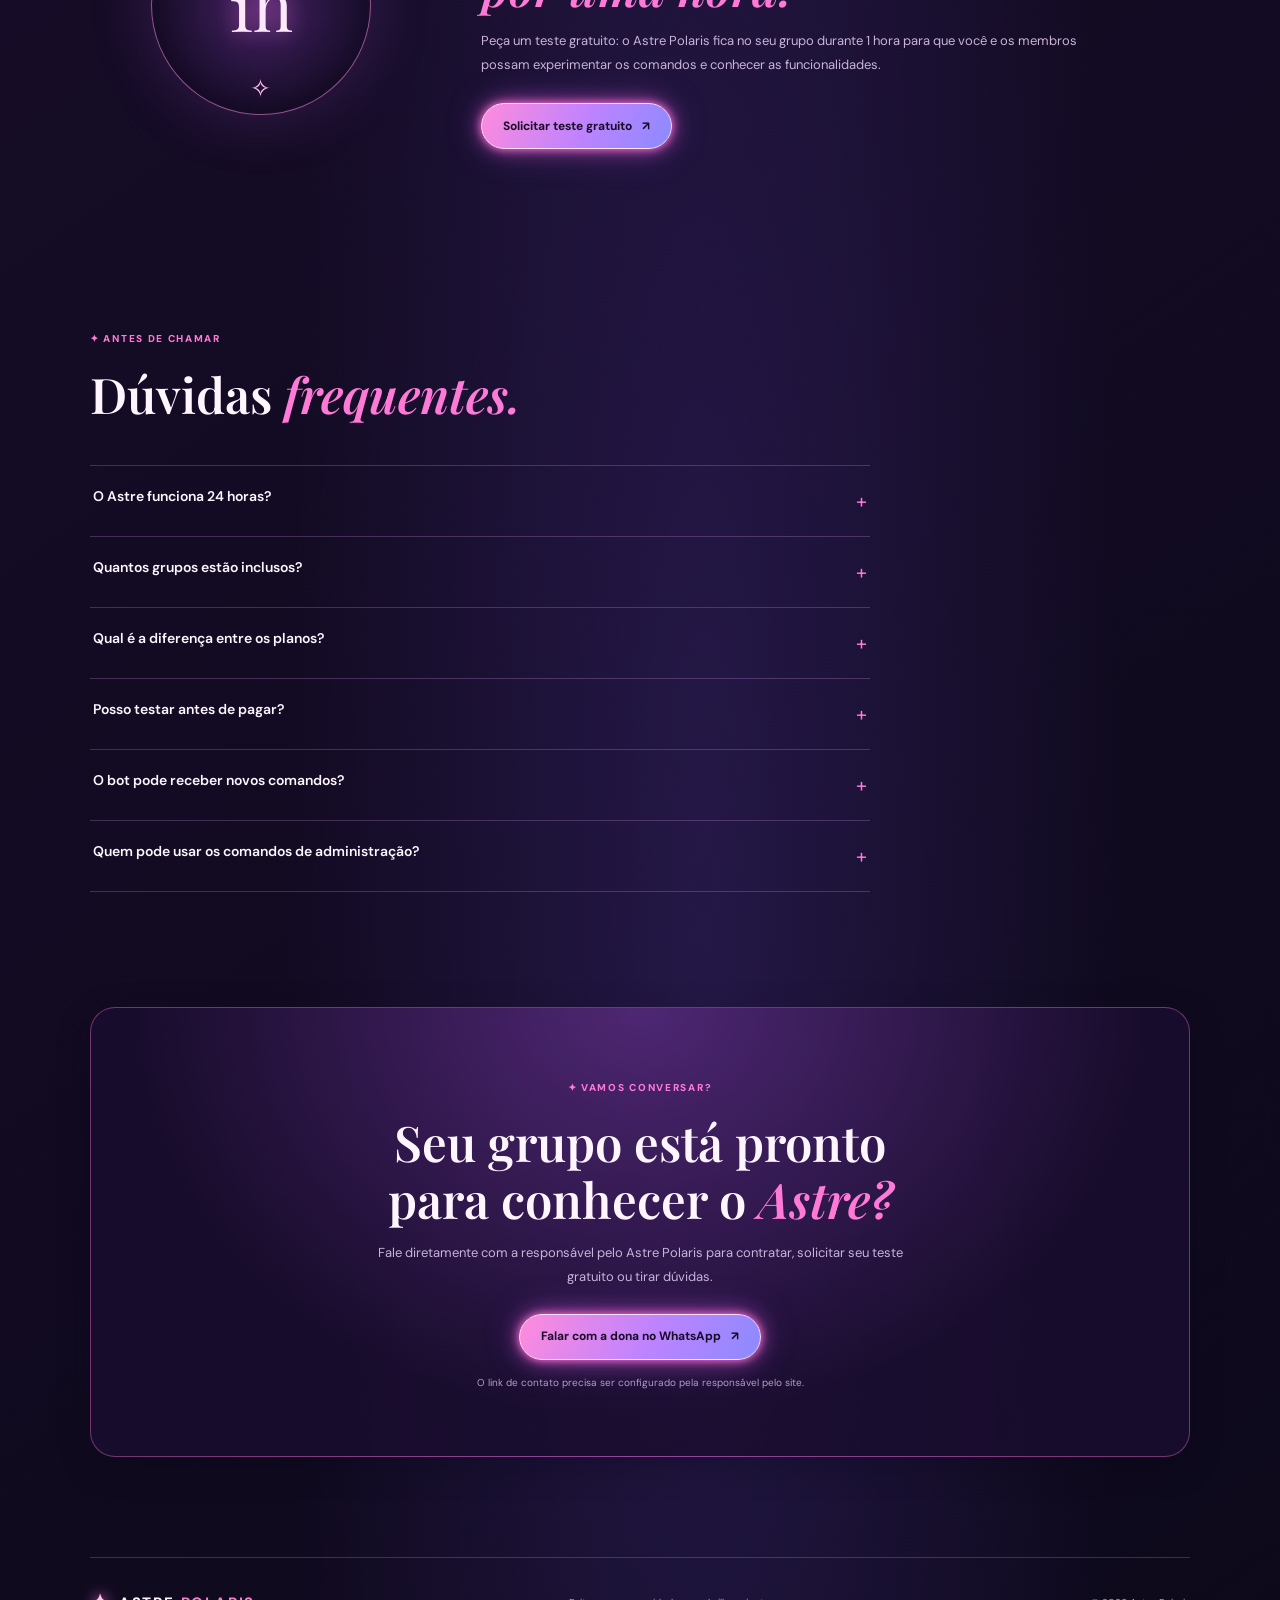
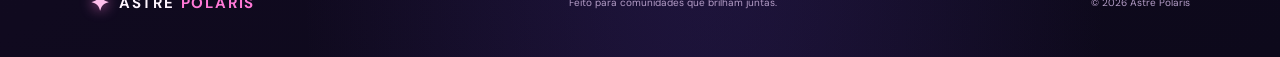
==== commit 458bda4a: "astre polaris" ====
--- a/bot/index.html
+++ b/bot/index.html
@@ -1,4 +1,3 @@
-
 <!DOCTYPE html>
 <html lang="pt-BR">
 <head>
@@ -6,9 +5,7 @@
   <meta name="viewport" content="width=device-width, initial-scale=1.0">
   <meta name="theme-color" content="#160b29">
   <meta name="description" content="Conheça o Astre Polaris, bot interativo para grupos e comunidades do WhatsApp.">
-
-  <title>Astre Polaris — Seu grupo, mais vivo</title>
-
+  <title>Astre Polaris: Seu grupo, mais vivo</title>
   <link rel="preconnect" href="https://fonts.googleapis.com">
   <link rel="preconnect" href="https://fonts.gstatic.com" crossorigin>
   <link href="https://fonts.googleapis.com/css2?family=DM+Sans:wght@400;500;600;700&family=Playfair+Display:wght@500;600;700&family=Caveat:wght@600;700&display=swap" rel="stylesheet">
@@ -33,7 +30,6 @@
     <button class="menu-toggle" id="menuToggle" aria-label="Abrir menu" aria-expanded="false">
       ☰
     </button>
-
     <nav class="main-nav" id="mainNav">
       <a href="#recursos">Funcionalidades</a>
       <a href="#planos">Planos</a>
@@ -79,9 +75,7 @@
         </div>
 
       </div>
-
-      <!-- MASCOTE SP7 -->
-      <div class="hero-mascot-area">
+       <div class="hero-mascot-area">
 
         <div class="orbit orbit-large"></div>
         <div class="orbit orbit-small"></div>
@@ -102,11 +96,8 @@
 
           <div class="robot-ear ear-left"></div>
           <div class="robot-ear ear-right"></div>
-
           <div class="robot-head">
-
             <div class="robot-shine"></div>
-
             <div class="robot-face">
               <span class="robot-eye"></span>
               <span class="robot-eye"></span>
@@ -116,39 +107,25 @@
 
               <span class="robot-mouth"></span>
             </div>
-
             <div class="robot-head-label">SP⁷</div>
-
-          </div>
-
+          </div>
           <div class="robot-neck"></div>
-
           <div class="robot-body">
             <span class="body-star">✦</span>
             <span class="body-name">ASTRE</span>
             <span class="body-light"></span>
           </div>
-
           <div class="robot-arm arm-left"></div>
           <div class="robot-arm arm-right"></div>
-
           <div class="robot-leg leg-left"></div>
           <div class="robot-leg leg-right"></div>
-
           <div class="robot-foot foot-left"></div>
           <div class="robot-foot foot-right"></div>
-
         </div>
 
-        <div class="mascot-caption">
-          um SP7 em forma de robô. energia? temos de sobra.
-        </div>
-
-      </div>
-
-    </section>
-
-    <!-- INFORMAÇÕES RÁPIDAS -->
+      </div>
+
+    </section>
     <section class="availability-strip section-wrap">
 
       <div>
@@ -176,14 +153,9 @@
       </div>
 
     </section>
-
-    <!-- FUNCIONALIDADES -->
     <section class="content-section section-wrap" id="recursos">
-
       <div class="section-heading">
-
         <span class="eyebrow">✦ O QUE O ASTRE FAZ</span>
-
         <h2>
           Pequenos comandos,<br>
           <em>grandes interações.</em>
@@ -280,16 +252,10 @@
       </p>
 
     </section>
-
-    <!-- PLANOS -->
     <section class="plans-section" id="planos">
-
       <div class="section-wrap">
-
         <div class="section-heading centered">
-
           <span class="eyebrow">✦ ESCOLHA SEU PLANO</span>
-
           <h2>
             Um lugar para o Astre<br>
             <em>no seu grupo.</em>
@@ -380,8 +346,6 @@
       </div>
 
     </section>
-
-    <!-- TESTE GRATUITO -->
     <section class="trial-section section-wrap">
 
       <div class="trial-art">
@@ -411,7 +375,6 @@
 
     </section>
 
-    <!-- DÚVIDAS FREQUENTES -->
     <section class="faq-section section-wrap" id="duvidas">
 
       <div class="section-heading">
@@ -481,7 +444,6 @@
 
     </section>
 
-    <!-- CONTATO -->
     <section class="contact-section section-wrap" id="contato">
 
       <div class="contact-panel">
@@ -492,19 +454,12 @@
           Seu grupo está pronto<br>
           para conhecer o <em>Astre?</em>
         </h2>
-
         <p>
           Fale diretamente com a responsável pelo Astre Polaris
           para contratar, solicitar seu teste gratuito ou tirar dúvidas.
         </p>
 
-        <a
-          class="button button-primary"
-          id="ownerContact"
-          href="#"
-          target="_blank"
-          rel="noopener"
-        >
+        <a class="button button-primary" id="ownerContact" href="#" target="_blank" rel="noopener" >
           Falar com a dona no WhatsApp <span>↗</span>
         </a>
 
@@ -540,16 +495,8 @@
     <span class="launcher-text">Fale com o Astre</span>
   </button>
 
-  <!-- JANELA DO CHAT -->
-  <section
-    class="chat-widget"
-    id="chatWidget"
-    aria-label="Conversa com Astre"
-    aria-hidden="true"
-  >
-
+  <section class="chat-widget" id="chatWidget" aria-label="Conversa com Astre" aria-hidden="true">
     <div class="chat-header">
-
       <div class="chat-avatar">✦</div>
 
       <div>
@@ -594,20 +541,10 @@
         <button data-question="Quero falar com a dona.">
           💬 Falar com a dona
         </button>
-
-      </div>
-
+      </div>
     </div>
-
     <form class="chat-input-area" id="chatForm">
-
-      <input
-        id="chatInput"
-        type="text"
-        placeholder="Pergunte algo ao Astre..."
-        autocomplete="off"
-        aria-label="Digite sua pergunta"
-      >
+      <input id="chatInput" type="text" placeholder="Pergunte algo ao Astre..." autocomplete="off" aria-label="Digite sua pergunta">
 
       <button type="submit" aria-label="Enviar mensagem">
         ➤
